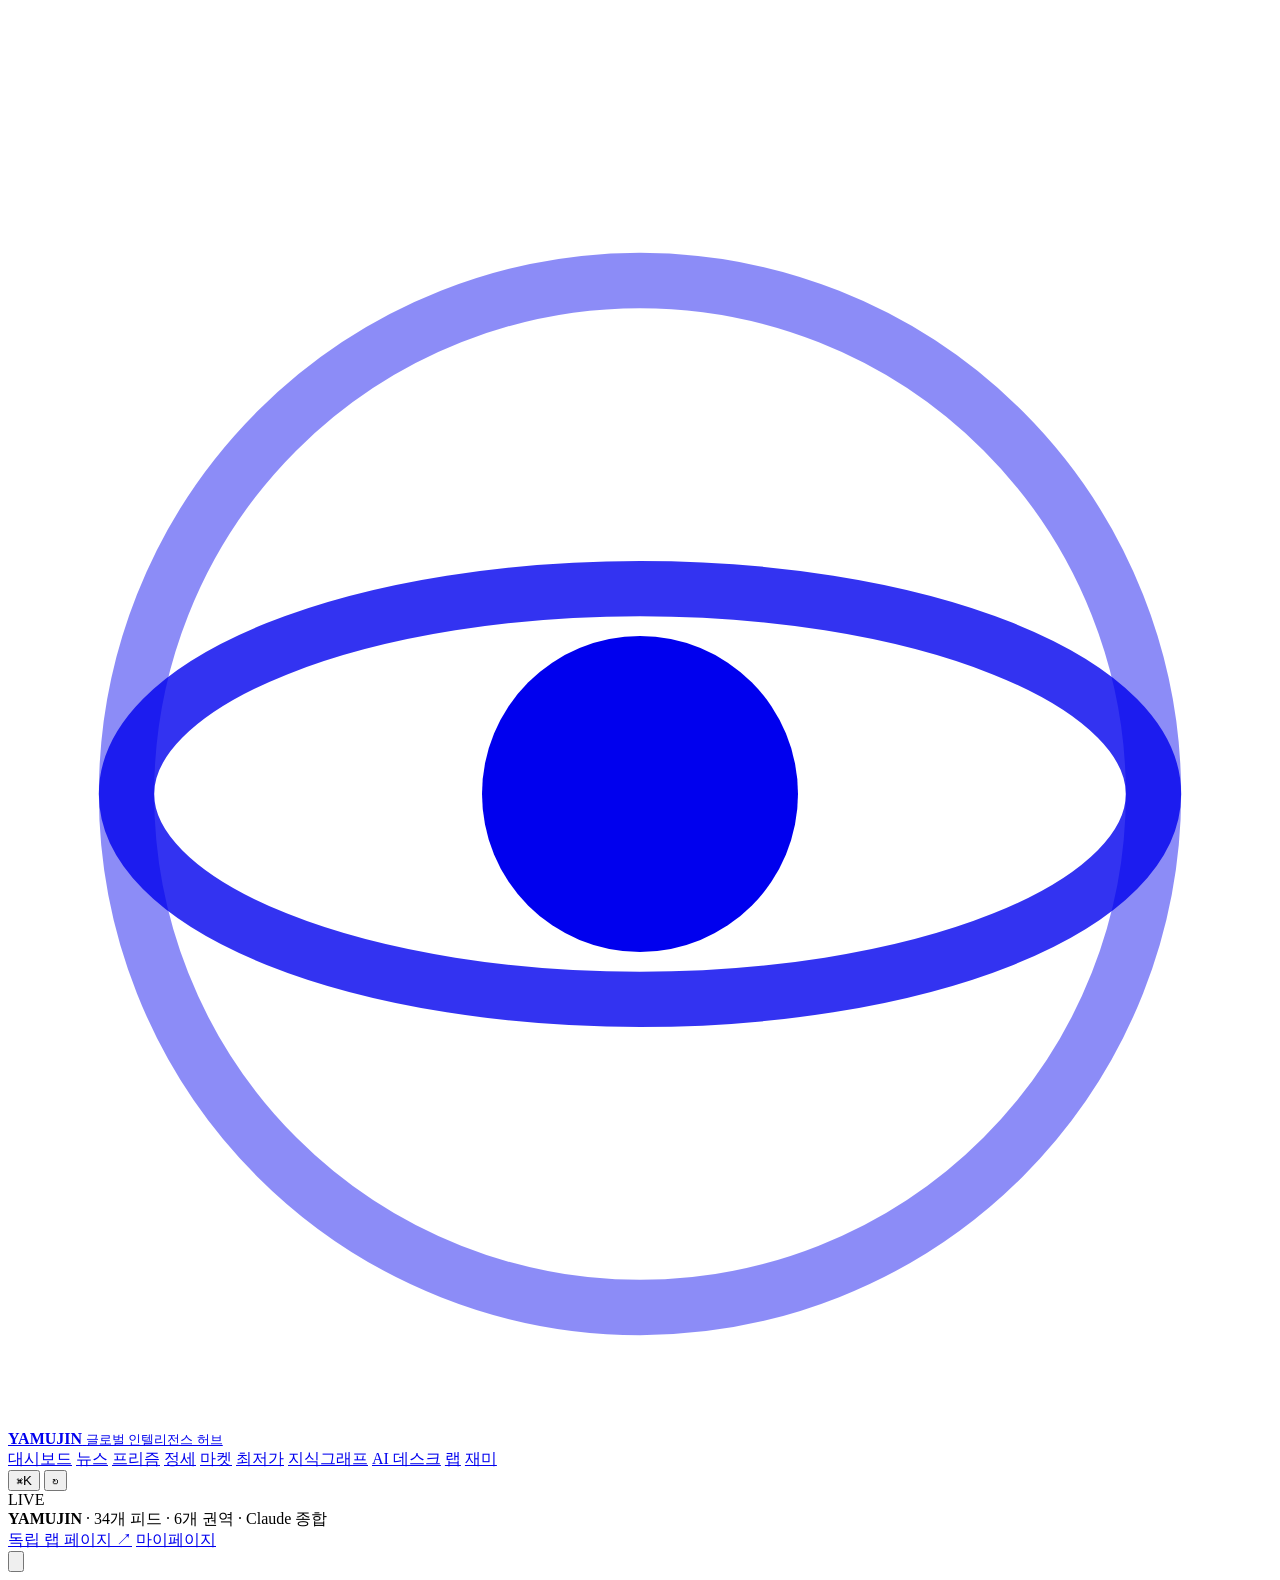
==== src/main/resources/static/index.html @ e1913216 "feat(ui): 디자인 시스템, 해시 라우터, 크롬 빌드 도구 없는 순수 ES 모듈. 오로라 글래스 다크 테마에 라이트 모드 토큰까지.  - 패널은 흰색 알파가 아니라 어두운 베" ====
<!doctype html>
<html lang="ko">
<head>
<meta charset="utf-8">
<meta name="viewport" content="width=device-width, initial-scale=1, viewport-fit=cover">
<meta name="color-scheme" content="dark light">
<meta name="description" content="YAMUJIN - 전세계 뉴스를 크롤링해 Claude로 종합하는 개인 인텔리전스 데스크">
<title>YAMUJIN · 글로벌 인텔리전스 허브</title>
<link rel="preconnect" href="https://fonts.googleapis.com">
<link rel="preconnect" href="https://fonts.gstatic.com" crossorigin>
<link href="https://fonts.googleapis.com/css2?family=Space+Grotesk:wght@400;500;600;700&family=Pretendard:wght@300;400;500;600;700;800&family=JetBrains+Mono:wght@400;600&display=swap" rel="stylesheet">
<link rel="stylesheet" href="/css/app.css">
<link rel="icon" href="data:image/svg+xml,<svg xmlns='http://www.w3.org/2000/svg' viewBox='0 0 100 100'><text y='.9em' font-size='90'>🛰️</text></svg>">
</head>
<body>

<!-- ambient layers -->
<canvas id="starfield" aria-hidden="true"></canvas>
<div class="aurora" aria-hidden="true">
  <span class="blob b1"></span><span class="blob b2"></span><span class="blob b3"></span>
</div>
<div class="grain" aria-hidden="true"></div>
<div id="cursor-glow" aria-hidden="true"></div>

<!-- top loading bar -->
<div id="progress" aria-hidden="true"><i></i></div>

<!-- header -->
<header class="topbar">
  <a class="brand" href="#/" data-nav>
    <span class="brand-mark">
      <svg viewBox="0 0 32 32" aria-hidden="true">
        <circle cx="16" cy="16" r="13" fill="none" stroke="currentColor" stroke-width="1.4" opacity=".45"/>
        <ellipse cx="16" cy="16" rx="13" ry="5.2" fill="none" stroke="currentColor" stroke-width="1.4" opacity=".8"/>
        <circle cx="16" cy="16" r="4" fill="currentColor"/>
      </svg>
    </span>
    <span class="brand-text">
      <b>YAMUJIN</b>
      <small>글로벌 인텔리전스 허브</small>
    </span>
  </a>

  <nav class="nav" id="nav">
    <a href="#/"        data-nav data-icon="◎">대시보드</a>
    <a href="#/news"    data-nav data-icon="◈">뉴스</a>
    <a href="#/prism"   data-nav data-icon="◭">프리즘</a>
    <a href="#/korea"   data-nav data-icon="⌖">정세</a>
    <a href="#/market"  data-nav data-icon="⌁">마켓</a>
    <a href="#/shop"    data-nav data-icon="◫">최저가</a>
    <a href="#/graph"   data-nav data-icon="⁂">지식그래프</a>
    <a href="#/ai"      data-nav data-icon="✦">AI 데스크</a>
    <a href="#/labs"    data-nav data-icon="⌬">랩</a>
    <a href="#/fun"     data-nav data-icon="☻">재미</a>
    <span class="nav-pill" id="navPill" aria-hidden="true"></span>
  </nav>

  <div class="topbar-right">
    <button class="icon-btn" id="cmdBtn" title="명령 팔레트 (Ctrl+K)" aria-label="명령 팔레트">
      <span>⌘K</span>
    </button>
    <button class="icon-btn" id="refreshBtn" title="지금 다시 크롤링" aria-label="새로고침">↻</button>
    <div id="authSlot"></div>
  </div>
</header>

<!-- live ticker -->
<div class="ticker" id="ticker" aria-label="실시간 헤드라인">
  <div class="ticker-label">LIVE</div>
  <div class="ticker-track" id="tickerTrack"></div>
</div>

<!-- routed content -->
<main id="view" class="view"></main>

<footer class="foot">
  <div>
    <b>YAMUJIN</b> · 34개 피드 · 6개 권역 · Claude 종합
    <span id="footMeta" class="foot-meta"></span>
  </div>
  <div class="foot-links">
    <a href="/labs/index.html" target="_blank" rel="noopener">독립 랩 페이지 ↗</a>
    <a href="#/me" data-nav>마이페이지</a>
  </div>
</footer>

<!-- ============ overlays ============ -->

<!-- command palette -->
<div class="overlay" id="cmdOverlay" hidden>
  <div class="cmd">
    <input id="cmdInput" type="text" placeholder="어디로 갈까요? 검색어를 입력하면 뉴스도 찾습니다..." autocomplete="off">
    <div class="cmd-list" id="cmdList"></div>
    <div class="cmd-foot"><kbd>↑</kbd><kbd>↓</kbd> 이동 · <kbd>Enter</kbd> 실행 · <kbd>Esc</kbd> 닫기</div>
  </div>
</div>

<!-- auth modal -->
<div class="overlay" id="authOverlay" hidden>
  <div class="modal auth-modal">
    <button class="modal-x" data-close-auth aria-label="닫기">×</button>
    <div class="auth-tabs">
      <button class="active" data-auth-tab="login">로그인</button>
      <button data-auth-tab="register">회원가입</button>
    </div>
    <form id="authForm" novalidate>
      <label class="field" data-only="register">
        <span>닉네임</span>
        <input name="nickname" type="text" autocomplete="nickname" placeholder="야무진 사용자">
      </label>
      <label class="field">
        <span>이메일</span>
        <input name="email" type="email" autocomplete="email" placeholder="you@example.com" required>
      </label>
      <label class="field">
        <span>비밀번호</span>
        <input name="password" type="password" autocomplete="current-password" placeholder="6자 이상" required>
      </label>
      <p class="auth-msg" id="authMsg"></p>
      <button class="btn primary block" type="submit" id="authSubmit">로그인</button>
      <p class="auth-note">비밀번호는 BCrypt로 해싱되고, 세션은 JWT로 관리됩니다. 데이터는 이 컴퓨터의 H2 파일에만 저장됩니다.</p>
    </form>
  </div>
</div>

<!-- AI dock -->
<button class="ai-fab" id="aiFab" title="야무진 비서 (Alt+A)" aria-label="AI 비서 열기">
  <svg viewBox="0 0 24 24" aria-hidden="true"><path d="M12 2l2.2 6.1L20.5 10l-5.4 3.1L16 20l-4-3.4L8 20l.9-6.9L3.5 10l6.3-1.9z" fill="currentColor"/></svg>
</button>
<aside class="ai-dock" id="aiDock" hidden>
  <header>
    <b>야무진 비서</b>
    <span class="engine-chip" id="aiEngine"></span>
    <button class="modal-x" id="aiClose" aria-label="닫기">×</button>
  </header>
  <div class="ai-log" id="aiLog"></div>
  <form class="ai-input" id="aiForm">
    <input id="aiQ" type="text" placeholder="지금 세계에서 무슨 일이 벌어지고 있나요?" autocomplete="off">
    <button class="btn primary" type="submit">전송</button>
  </form>
</aside>

<!-- boss key overlay (Ctrl+Alt+B) -->
<div id="bossMode" hidden></div>

<!-- toasts -->
<div class="toasts" id="toasts"></div>

<script src="/js/app.js" type="module"></script>
</body>
</html>
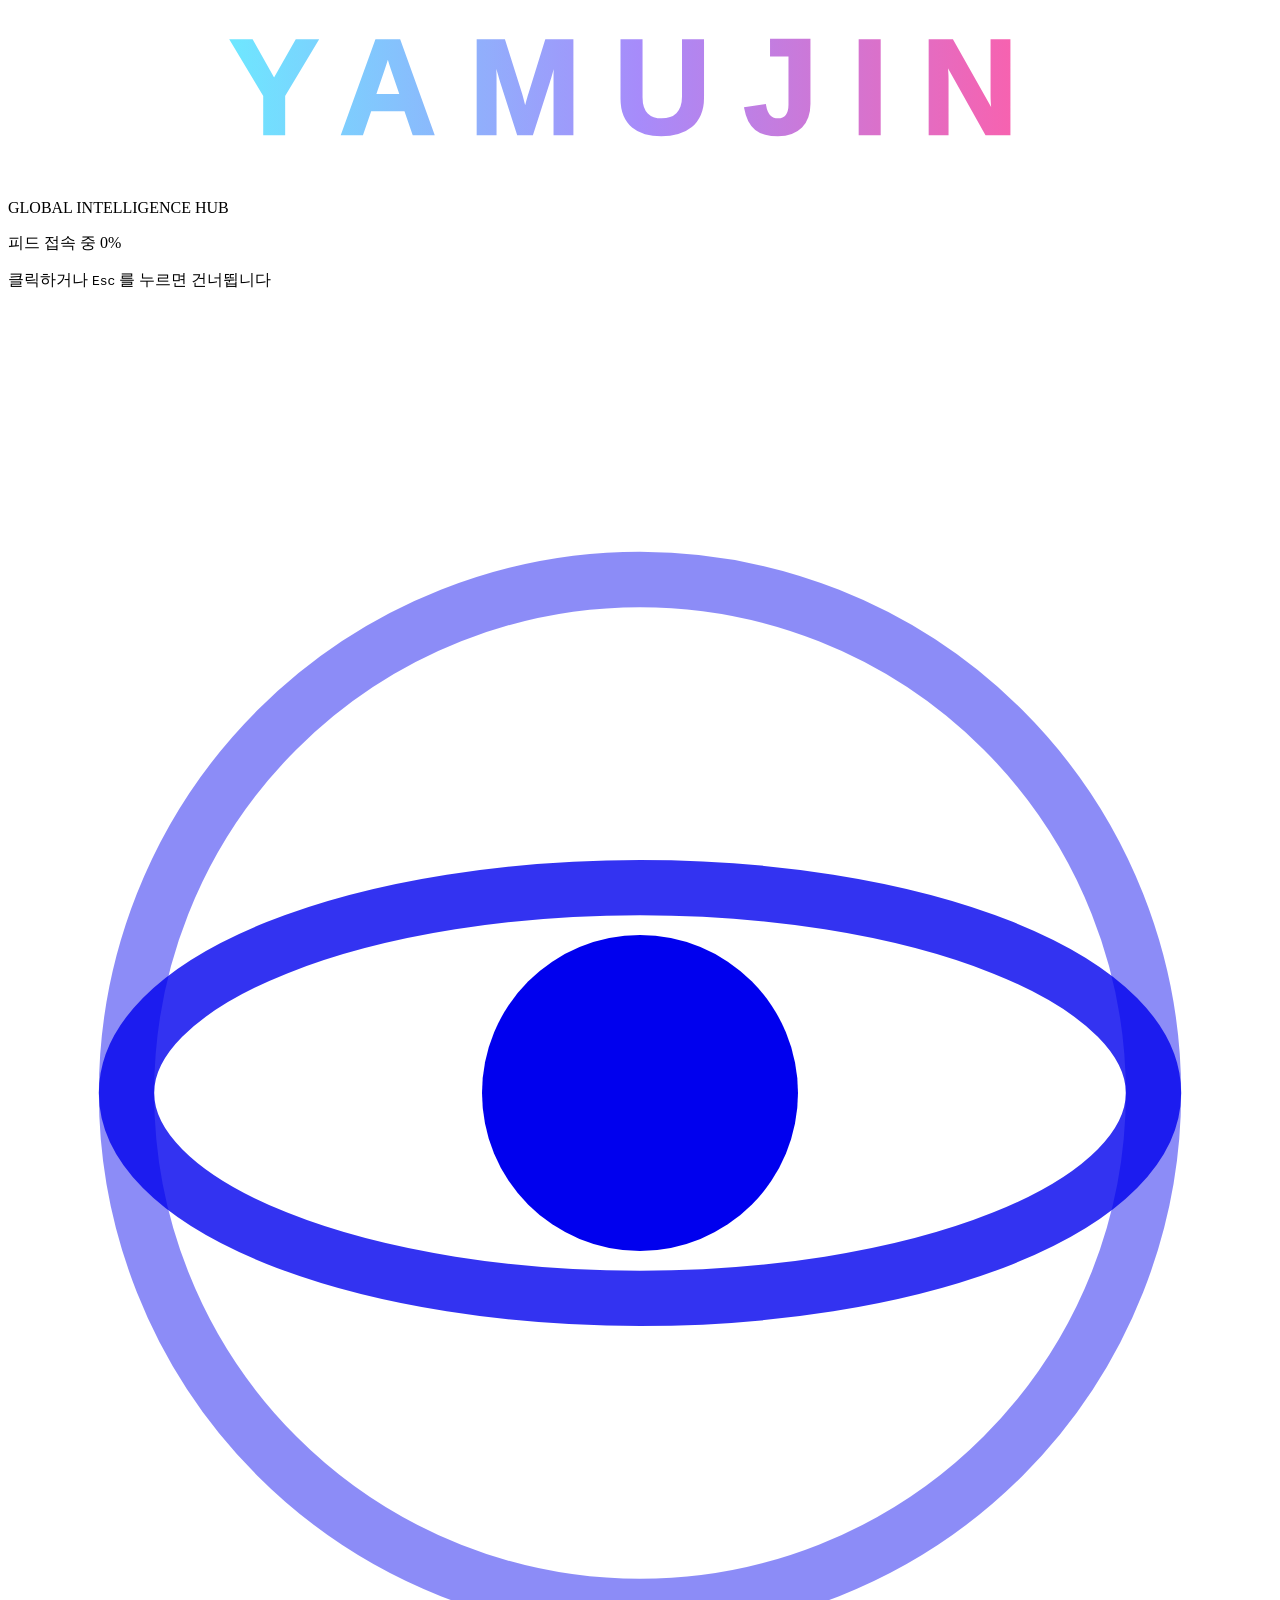
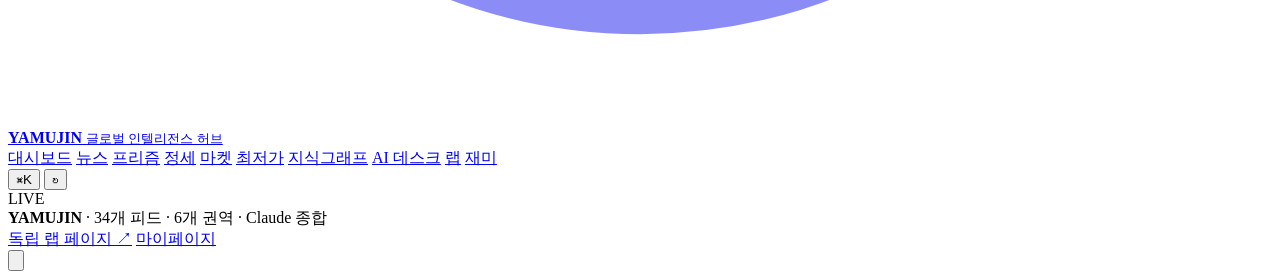
==== commit 664af6df: "feat(ui): 부팅 시퀀스와 줌 페이지 전환 첫 진입에 가짜 프로그레스 바를 돌리지 않는다. 인트로가 보여주는 피드 접속 로그는 실제 목록이고, 시퀀스는 첫 수집이 끝나야 닫힌" ====
--- a/src/main/resources/static/index.html
+++ b/src/main/resources/static/index.html
@@ -10,9 +10,52 @@
 <link rel="preconnect" href="https://fonts.gstatic.com" crossorigin>
 <link href="https://fonts.googleapis.com/css2?family=Space+Grotesk:wght@400;500;600;700&family=Pretendard:wght@300;400;500;600;700;800&family=JetBrains+Mono:wght@400;600&display=swap" rel="stylesheet">
 <link rel="stylesheet" href="/css/app.css">
+<link rel="modulepreload" href="/js/intro.js">
 <link rel="icon" href="data:image/svg+xml,<svg xmlns='http://www.w3.org/2000/svg' viewBox='0 0 100 100'><text y='.9em' font-size='90'>🛰️</text></svg>">
 </head>
 <body>
+
+<!-- ============ boot sequence ============ -->
+<div id="intro" aria-label="접속 중">
+  <div class="intro-stage">
+    <div class="intro-orbit" aria-hidden="true">
+      <span class="ring r1"></span><span class="ring r2"></span><span class="ring r3"></span>
+      <span class="core"></span>
+    </div>
+
+    <svg class="intro-word" viewBox="0 0 620 84" aria-hidden="true">
+      <defs>
+        <linearGradient id="introGrad" x1="0" y1="0" x2="1" y2="0">
+          <stop offset="0%" stop-color="#6ee7ff"/>
+          <stop offset="50%" stop-color="#a78bfa"/>
+          <stop offset="100%" stop-color="#ff5ea8"/>
+        </linearGradient>
+      </defs>
+      <text x="310" y="62" text-anchor="middle"
+            font-family="Space Grotesk, Pretendard, sans-serif"
+            font-size="66" font-weight="700" letter-spacing="16"
+            fill="none" stroke="url(#introGrad)" stroke-width="1.3">YAMUJIN</text>
+      <text x="310" y="62" text-anchor="middle" class="fill"
+            font-family="Space Grotesk, Pretendard, sans-serif"
+            font-size="66" font-weight="700" letter-spacing="16"
+            fill="url(#introGrad)">YAMUJIN</text>
+    </svg>
+
+    <p class="intro-sub">GLOBAL INTELLIGENCE HUB</p>
+
+    <div class="intro-log" id="introLog"></div>
+
+    <div class="intro-meter">
+      <div class="intro-track"><i id="introBar"></i></div>
+      <div class="intro-meta">
+        <span id="introStatus">피드 접속 중</span>
+        <span id="introPct">0%</span>
+      </div>
+    </div>
+
+    <p class="intro-skip">클릭하거나 <kbd>Esc</kbd> 를 누르면 건너뜁니다</p>
+  </div>
+</div>
 
 <!-- ambient layers -->
 <canvas id="starfield" aria-hidden="true"></canvas>
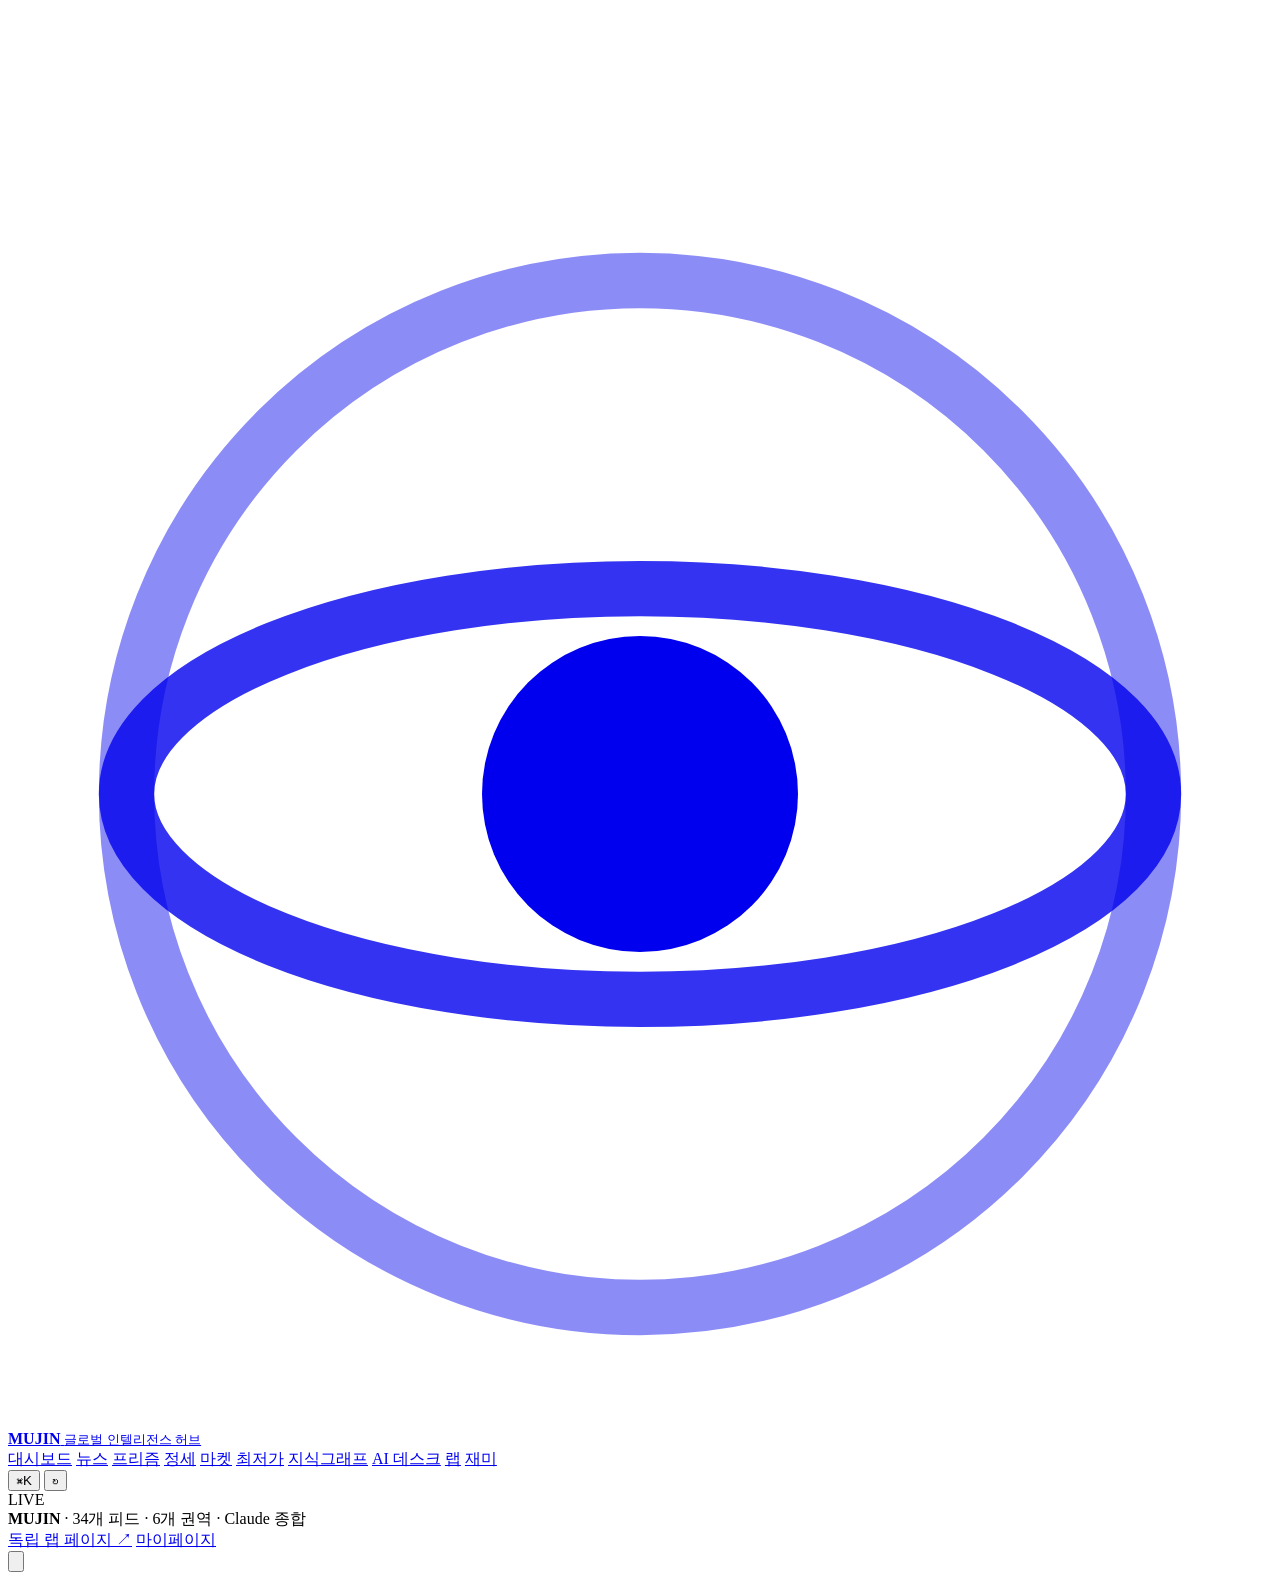
==== commit f27b0e55: "refactor: 인트로 시퀀스 제거, YAMUJIN → MUJIN 첫 진입 부팅 애니메이션을 걷어냈다. 실제 첫 수집을 기다리는 동안 뭔가 보여주려던 장치였는데, 매번 다시 보게" ====
--- a/src/main/resources/static/index.html
+++ b/src/main/resources/static/index.html
@@ -4,58 +4,15 @@
 <meta charset="utf-8">
 <meta name="viewport" content="width=device-width, initial-scale=1, viewport-fit=cover">
 <meta name="color-scheme" content="dark light">
-<meta name="description" content="YAMUJIN - 전세계 뉴스를 크롤링해 Claude로 종합하는 개인 인텔리전스 데스크">
-<title>YAMUJIN · 글로벌 인텔리전스 허브</title>
+<meta name="description" content="MUJIN - 전세계 뉴스를 크롤링해 Claude로 종합하는 개인 인텔리전스 데스크">
+<title>MUJIN · 글로벌 인텔리전스 허브</title>
 <link rel="preconnect" href="https://fonts.googleapis.com">
 <link rel="preconnect" href="https://fonts.gstatic.com" crossorigin>
 <link href="https://fonts.googleapis.com/css2?family=Space+Grotesk:wght@400;500;600;700&family=Pretendard:wght@300;400;500;600;700;800&family=JetBrains+Mono:wght@400;600&display=swap" rel="stylesheet">
 <link rel="stylesheet" href="/css/app.css">
-<link rel="modulepreload" href="/js/intro.js">
 <link rel="icon" href="data:image/svg+xml,<svg xmlns='http://www.w3.org/2000/svg' viewBox='0 0 100 100'><text y='.9em' font-size='90'>🛰️</text></svg>">
 </head>
 <body>
-
-<!-- ============ boot sequence ============ -->
-<div id="intro" aria-label="접속 중">
-  <div class="intro-stage">
-    <div class="intro-orbit" aria-hidden="true">
-      <span class="ring r1"></span><span class="ring r2"></span><span class="ring r3"></span>
-      <span class="core"></span>
-    </div>
-
-    <svg class="intro-word" viewBox="0 0 620 84" aria-hidden="true">
-      <defs>
-        <linearGradient id="introGrad" x1="0" y1="0" x2="1" y2="0">
-          <stop offset="0%" stop-color="#6ee7ff"/>
-          <stop offset="50%" stop-color="#a78bfa"/>
-          <stop offset="100%" stop-color="#ff5ea8"/>
-        </linearGradient>
-      </defs>
-      <text x="310" y="62" text-anchor="middle"
-            font-family="Space Grotesk, Pretendard, sans-serif"
-            font-size="66" font-weight="700" letter-spacing="16"
-            fill="none" stroke="url(#introGrad)" stroke-width="1.3">YAMUJIN</text>
-      <text x="310" y="62" text-anchor="middle" class="fill"
-            font-family="Space Grotesk, Pretendard, sans-serif"
-            font-size="66" font-weight="700" letter-spacing="16"
-            fill="url(#introGrad)">YAMUJIN</text>
-    </svg>
-
-    <p class="intro-sub">GLOBAL INTELLIGENCE HUB</p>
-
-    <div class="intro-log" id="introLog"></div>
-
-    <div class="intro-meter">
-      <div class="intro-track"><i id="introBar"></i></div>
-      <div class="intro-meta">
-        <span id="introStatus">피드 접속 중</span>
-        <span id="introPct">0%</span>
-      </div>
-    </div>
-
-    <p class="intro-skip">클릭하거나 <kbd>Esc</kbd> 를 누르면 건너뜁니다</p>
-  </div>
-</div>
 
 <!-- ambient layers -->
 <canvas id="starfield" aria-hidden="true"></canvas>
@@ -79,7 +36,7 @@
       </svg>
     </span>
     <span class="brand-text">
-      <b>YAMUJIN</b>
+      <b>MUJIN</b>
       <small>글로벌 인텔리전스 허브</small>
     </span>
   </a>
@@ -118,7 +75,7 @@
 
 <footer class="foot">
   <div>
-    <b>YAMUJIN</b> · 34개 피드 · 6개 권역 · Claude 종합
+    <b>MUJIN</b> · 34개 피드 · 6개 권역 · Claude 종합
     <span id="footMeta" class="foot-meta"></span>
   </div>
   <div class="foot-links">
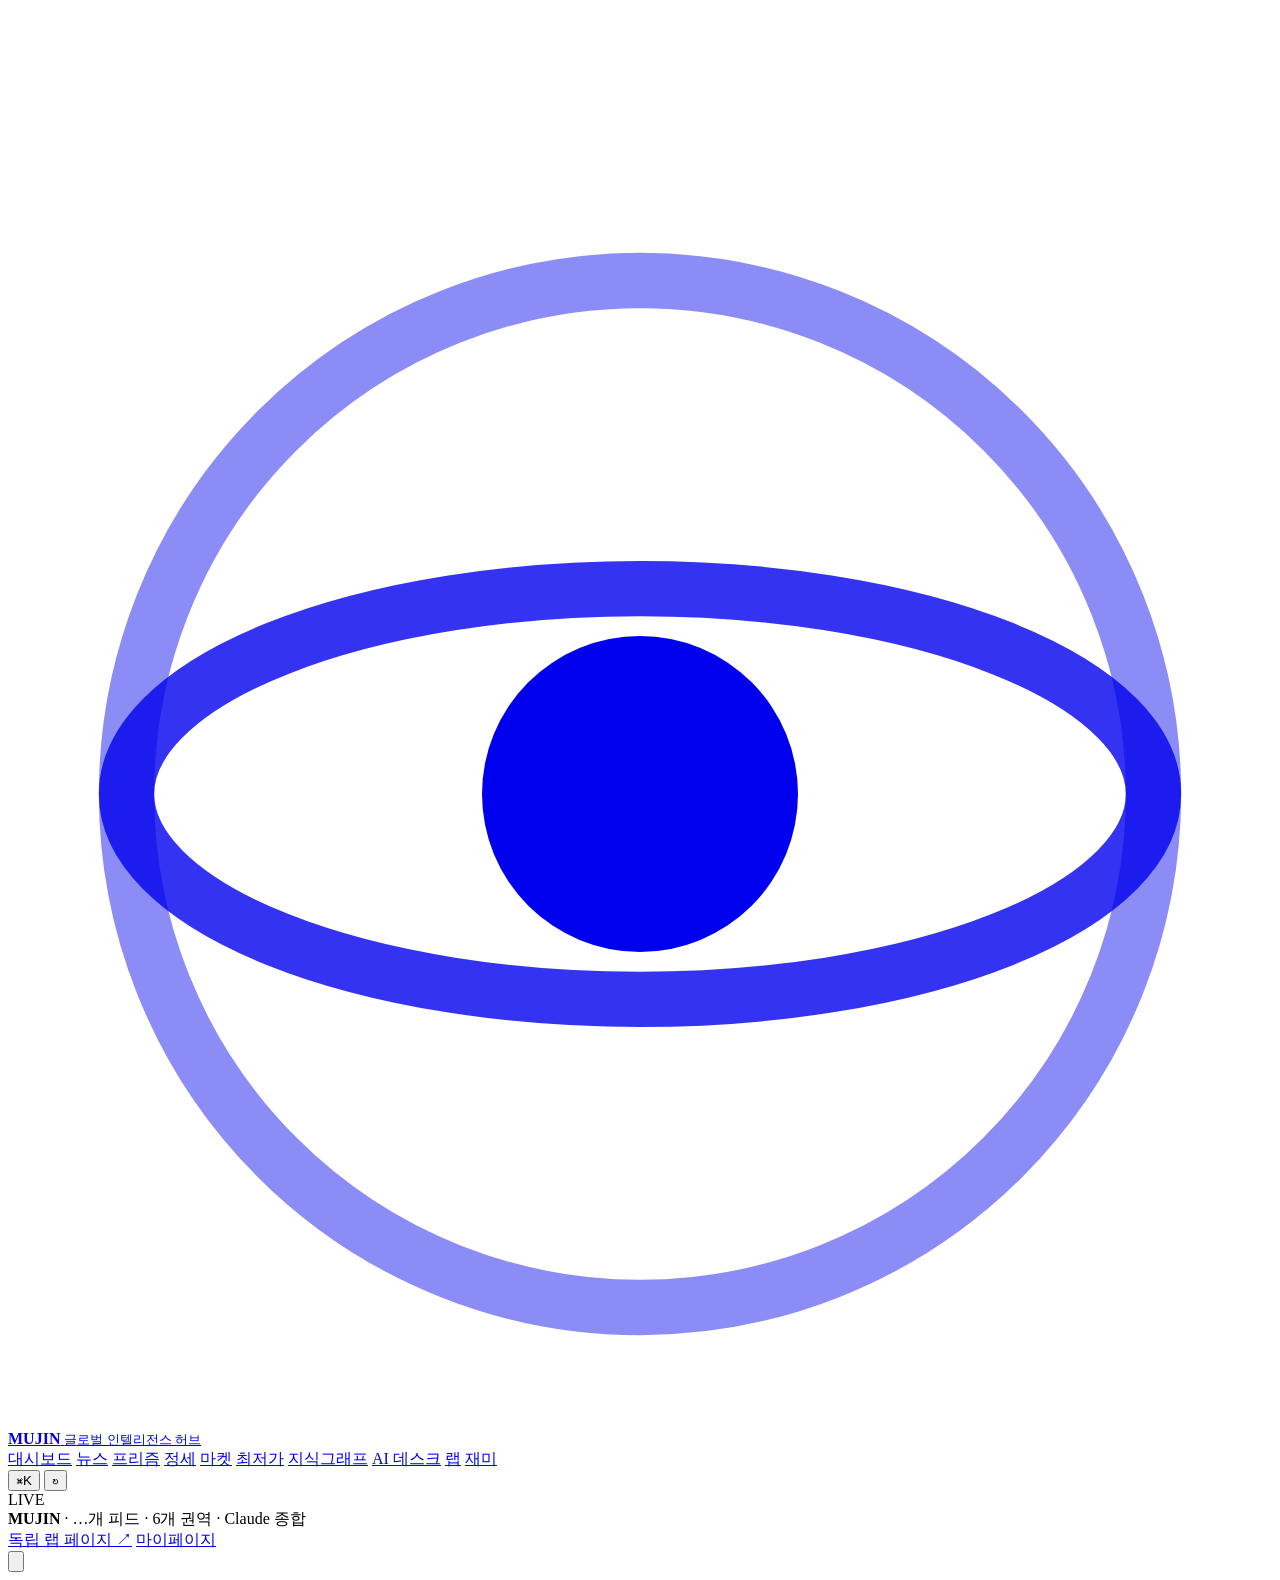
==== commit 7fc0250f: "feat(ui): 명령 팔레트에서 수집 기사 실시간 검색, 하드코딩된 피드 수 제거 Ctrl+K가 화면 이동과 검색 "바로가기"만 내놓고 있었다. 1,900건을 긁어두고도 정작 팔" ====
--- a/src/main/resources/static/index.html
+++ b/src/main/resources/static/index.html
@@ -75,7 +75,7 @@
 
 <footer class="foot">
   <div>
-    <b>MUJIN</b> · 34개 피드 · 6개 권역 · Claude 종합
+    <b>MUJIN</b> · <span id="footFeeds">…</span>개 피드 · 6개 권역 · Claude 종합
     <span id="footMeta" class="foot-meta"></span>
   </div>
   <div class="foot-links">
